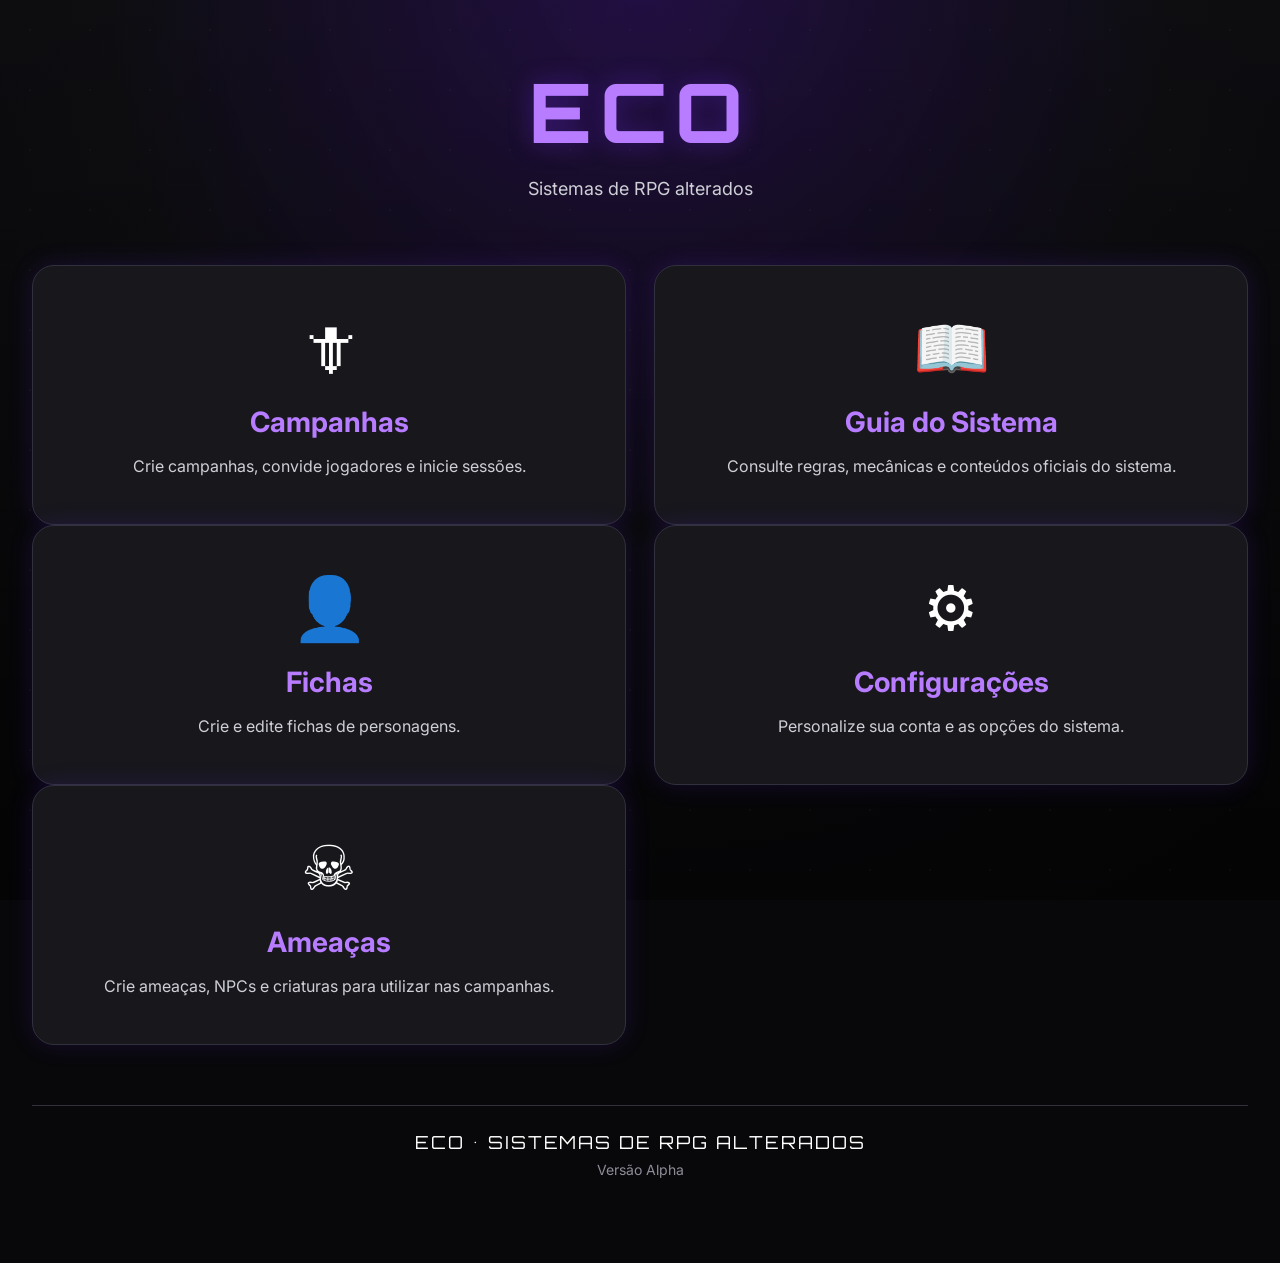
==== index.html @ 0ae83f05 "feat: cria central de configuracoes do ECO" ====
<!DOCTYPE html>

<html lang="pt-BR">

<head>
    <script src="eco-settings.js"></script>

<meta charset="UTF-8">

<meta
name="viewport"
content="width=device-width, initial-scale=1.0">

<title>

ECO

</title>

<link rel="stylesheet" href="global.css">
<link rel="stylesheet" href="index.css">

<link
rel="preconnect"
href="https://fonts.googleapis.com">

<link
rel="preconnect"
href="https://fonts.gstatic.com"
crossorigin>

<link
href="https://fonts.googleapis.com/css2?family=Orbitron:wght@400;600;700;800&family=Inter:wght@300;400;500;600;700&display=swap"
rel="stylesheet">

</head>

<body>

<div class="background">

<div class="background-overlay"></div>

<div class="particles"></div>

</div>

<main class="home">

<header class="hero">

<h1>

ECO

</h1>

<p>

Sistemas de RPG alterados

</p>

</header>

<section class="menu">

<div class="menu-row menu-row-primary">

<a
href="campanhas.html"
class="menu-card">

<div class="icon">

🗡

</div>

<h3>

Campanhas

</h3>

<p>

Crie campanhas, convide jogadores e inicie sessões.

</p>

</a>

<a
href="ficha.html"
class="menu-card">

<div class="icon">

👤

</div>

<h3>

Fichas

</h3>

<p>

Crie e edite fichas de personagens.

</p>

</a>

<a
href="ameacas.html"
class="menu-card">

<div class="icon">

☠

</div>

<h3>

Ameaças

</h3>

<p>

Crie ameaças, NPCs e criaturas para utilizar nas campanhas.

</p>

</a>

</div>

<div class="menu-row menu-row-secondary">

<a
href="guia.html"
class="menu-card">

<div class="icon">

📖

</div>

<h3>

Guia do Sistema

</h3>

<p>

Consulte regras, mecânicas e conteúdos oficiais do sistema.

</p>

</a>

<a
href="configuracoes.html"
class="menu-card">

<div class="icon">

⚙

</div>

<h3>

Configurações

</h3>

<p>

Personalize sua conta e as opções do sistema.

</p>

</a>

</div>

</section>

<footer class="footer">

<p>

ECO • SISTEMAS DE RPG ALTERADOS

</p>

<span>

Versão Alpha

</span>

</footer>

</main>

<script src="/index.js"></script>

</body>

</html>
---- global.css ----
/*==========================================================
=                    RESET
==========================================================*/

*{
    margin:0;
    padding:0;
    box-sizing:border-box;
}

:root{
    --bg:#08080A;
    --bg2:#101014;
    --card:#17171C;--card2:#1F1F27;--border:#31313D;--primary:#7B2CFF;--primaryLight:#B77CFF;--primary-rgb:123,44,255;
    --text:#FFFFFF;--text2:#CFCFD7;--text3:#8D8D99;--success:#32D27D;--danger:#D84A4A;--warning:#F0B63A;--shadow:0 0 25px rgba(var(--primary-rgb),.15);
}
:root[data-theme="sangue"]{--primary:#D83B4D;--primaryLight:#FF7A88;--primary-rgb:216,59,77;--bg:#0B0608;--bg2:#170A0E;--card:#211116;--card2:#2B151C;--border:#57303A}
:root[data-theme="morte"]{--primary:#B29A38;--primaryLight:#E7D56A;--primary-rgb:178,154,56;--bg:#080806;--bg2:#13120C;--card:#1B1A10;--card2:#242216;--border:#4C4728}
:root[data-theme="energia"]{--primary:#A642FF;--primaryLight:#65E8FF;--primary-rgb:166,66,255;--bg:#06070D;--bg2:#0D1020;--card:#12152A;--card2:#191D36;--border:#353C68}
:root[data-theme="conhecimento"]{--primary:#D4A536;--primaryLight:#FFE08A;--primary-rgb:212,165,54;--bg:#0B0906;--bg2:#171207;--card:#211A0C;--card2:#2C2210;--border:#5B4824}

html{

scroll-behavior:smooth;

}

body{

background:var(--bg);

color:var(--text);

font-family:'Inter',sans-serif;

overflow-x:hidden;

min-height:100vh;

}

/*==========================================================
=                    FUNDO
==========================================================*/

.background{

position:fixed;

inset:0;

z-index:-3;

background:

radial-gradient(circle at top,rgba(var(--primary-rgb),.28) 0%,var(--bg2) 48%,var(--bg) 100%);

}

.background-overlay{

position:absolute;

inset:0;

background:

linear-gradient(

180deg,

rgba(0,0,0,.15),

rgba(0,0,0,.55)

);

}

.particles{

position:absolute;

inset:0;

background-image:

radial-gradient(circle,#FFFFFF22 1px,transparent 1px);

background-size:60px 60px;

opacity:.18;

animation:particlesMove 35s linear infinite;

}

/*==========================================================
=                    CONTAINER
==========================================================*/

main{

width:min(1450px,95%);

margin:auto;

padding:40px 0;

}

.page-header{

display:flex;

flex-direction:column;

align-items:center;

gap:12px;

margin-bottom:45px;

text-align:center;

}

.page-header h1{

font-family:'Orbitron',sans-serif;

font-size:60px;

letter-spacing:5px;

color:var(--primaryLight);

text-shadow:0 0 20px rgba(123,44,255,.30);

}

.page-header p{

font-size:18px;

color:var(--text2);

max-width:700px;

line-height:1.7;

}

/*==========================================================
=                    BOTÃO VOLTAR
==========================================================*/

.back-button{

position:absolute;

left:40px;

top:40px;

padding:12px 22px;

border-radius:14px;

background:var(--card);

border:1px solid var(--border);

color:var(--text);

text-decoration:none;

font-weight:600;

transition:.25s;

}

.back-button:hover{

background:var(--primary);

transform:translateY(-2px);

}

/*==========================================================
=                    CARDS
==========================================================*/

.card,

.menu-card,

.campaign-card,

.character-card,

.enemy-card{

background:var(--card);

border:1px solid var(--border);

border-radius:22px;

box-shadow:var(--shadow);

transition:.25s;

}

.card:hover,

.menu-card:hover,

.campaign-card:hover,

.character-card:hover,

.enemy-card:hover{

border-color:var(--primary);

transform:translateY(-4px);

}

/*==========================================================
=                    BOTÕES
==========================================================*/

button{

font-family:inherit;

cursor:pointer;

border:none;

transition:.25s;

}

.primary-button{

background:var(--primary);

color:white;

padding:14px 28px;

border-radius:14px;

font-size:16px;

font-weight:700;

}

.primary-button:hover{

background:#9652FF;

transform:translateY(-2px);

}

.secondary-button{

background:transparent;

border:1px solid var(--border);

color:white;

padding:14px 28px;

border-radius:14px;

font-size:16px;

font-weight:700;

}

.secondary-button:hover{

border-color:var(--primary);

}

/*==========================================================
=                    INPUTS
==========================================================*/

input,

textarea,

select{

width:100%;

background:var(--bg2);

border:1px solid var(--border);

border-radius:14px;

padding:14px;

color:white;

font-size:15px;

font-family:inherit;

outline:none;

transition:.2s;

}

input:focus,

textarea:focus,

select:focus{

border-color:var(--primary);

box-shadow:

0 0 10px rgba(123,44,255,.25);

}

textarea{

resize:vertical;

min-height:120px;

}

.field{

display:flex;

flex-direction:column;

gap:8px;

margin-bottom:20px;

}

label{

color:var(--text2);

font-size:15px;

font-weight:600;

}

/*==========================================================
=                    MENU PRINCIPAL
==========================================================*/

.home{

display:flex;

flex-direction:column;

align-items:center;

justify-content:center;

min-height:100vh;

padding:60px 0;

}

.hero{

display:flex;

flex-direction:column;

align-items:center;

text-align:center;

margin-bottom:60px;

}

.hero h1{

font-family:'Orbitron',sans-serif;

font-size:82px;

font-weight:800;

letter-spacing:8px;

color:var(--primaryLight);

margin-bottom:10px;

text-shadow:0 0 25px rgba(123,44,255,.35);

}

.hero h2{

font-size:34px;

font-weight:600;

letter-spacing:4px;

margin-bottom:18px;

}

.hero p{

font-size:18px;

color:var(--text2);

max-width:700px;

line-height:1.8;

}

/*==========================================================
=                    MENU GRID
==========================================================*/

.menu{

width:100%;

display:grid;

grid-template-columns:repeat(auto-fit,minmax(300px,1fr));

gap:28px;

margin-bottom:60px;

}

.menu-card{

padding:35px;

text-decoration:none;

color:white;

display:flex;

flex-direction:column;

align-items:center;

justify-content:center;

text-align:center;

min-height:260px;

}

.menu-card .icon{

font-size:62px;

margin-bottom:20px;

transition:.25s;

}

.menu-card:hover .icon{

transform:scale(1.15);

}

.menu-card h3{

font-size:28px;

margin-bottom:14px;

color:var(--primaryLight);

}

.menu-card p{

font-size:16px;

line-height:1.7;

color:var(--text2);

}

/*==========================================================
=                    FOOTER
==========================================================*/

.footer{

display:flex;

flex-direction:column;

align-items:center;

gap:8px;

padding:25px 0;

border-top:1px solid var(--border);

width:100%;

}

.footer p{

font-family:'Orbitron',sans-serif;

font-size:18px;

letter-spacing:2px;

}

.footer span{

color:var(--text3);

font-size:14px;

}

/*==========================================================
=                    ANIMAÇÕES
==========================================================*/

@keyframes particlesMove{

0%{

transform:translateY(0);

}

100%{

transform:translateY(-120px);

}

}

@keyframes fadeUp{

from{

opacity:0;

transform:translateY(25px);

}

to{

opacity:1;

transform:translateY(0);

}

}

.hero{

animation:fadeUp .6s ease;

}

.menu-card{

animation:fadeUp .6s ease;

}

/*==========================================================
=                    UTILITÁRIOS
==========================================================*/

.hidden{

display:none !important;

}

.center{

display:flex;

justify-content:center;

align-items:center;

}

.flex{

display:flex;

}

.column{

display:flex;

flex-direction:column;

}

.row{

display:flex;

flex-direction:row;

}

.gap10{

gap:10px;

}

.gap20{

gap:20px;

}

.w100{

width:100%;

}

/*==========================================================
=                    MODAIS
==========================================================*/

.modal{

position:fixed;

inset:0;

display:flex;

align-items:center;

justify-content:center;

padding:30px;

background:rgba(0,0,0,.78);

backdrop-filter:blur(6px);

z-index:1000;

}

.modal.hidden{

display:none;

}

.modal-content{

width:min(760px,95%);

max-height:90vh;

overflow-y:auto;

background:var(--card);

border:1px solid var(--primary);

border-radius:24px;

padding:28px;

box-shadow:

0 0 35px rgba(123,44,255,.28);

animation:fadeUp .25s ease;

}

.modal-content.small{

width:min(480px,95%);

}

.modal-header{

display:flex;

justify-content:space-between;

align-items:center;

gap:20px;

margin-bottom:24px;

}

.modal-header h2{

font-family:'Orbitron',sans-serif;

font-size:28px;

color:var(--primaryLight);

}

.close-button{

width:42px;

height:42px;

border-radius:12px;

background:#5E1818;

color:white;

font-size:20px;

}

.close-button:hover{

background:#8A2323;

}

.modal-buttons,

.confirm-buttons,

.settings-buttons{

display:flex;

justify-content:flex-end;

gap:14px;

margin-top:24px;

}

/*==========================================================
=                    RESPONSIVO
==========================================================*/

@media(max-width:1100px){

.page-header h1{

font-size:48px;

}

.hero h1{

font-size:64px;

}

.hero h2{

font-size:28px;

}

.back-button{

position:static;

align-self:flex-start;

margin-bottom:18px;

}

.page-header{

align-items:flex-start;

text-align:left;

}

}

@media(max-width:800px){

main{

width:92%;

padding:25px 0;

}

.menu{

grid-template-columns:1fr;

}

.menu-card{

min-height:220px;

}

.hero{

margin-bottom:40px;

}

.hero h1{

font-size:48px;

letter-spacing:5px;

}

.hero h2{

font-size:22px;

letter-spacing:2px;

}

.page-header h1{

font-size:38px;

letter-spacing:3px;

}

.modal-buttons,

.confirm-buttons,

.settings-buttons{

flex-direction:column;

}

.modal-buttons button,

.confirm-buttons button,

.settings-buttons button{

width:100%;

}

}

@media(max-width:520px){

.hero h1{

font-size:38px;

}

.hero h2{

font-size:18px;

}

.page-header h1{

font-size:30px;

}

.menu-card{

padding:25px;

}

.menu-card .icon{

font-size:50px;

}

.menu-card h3{

font-size:23px;

}

}

window.addEventListener("pageshow", () => {

    document.body.classList.remove("page-leaving");

});
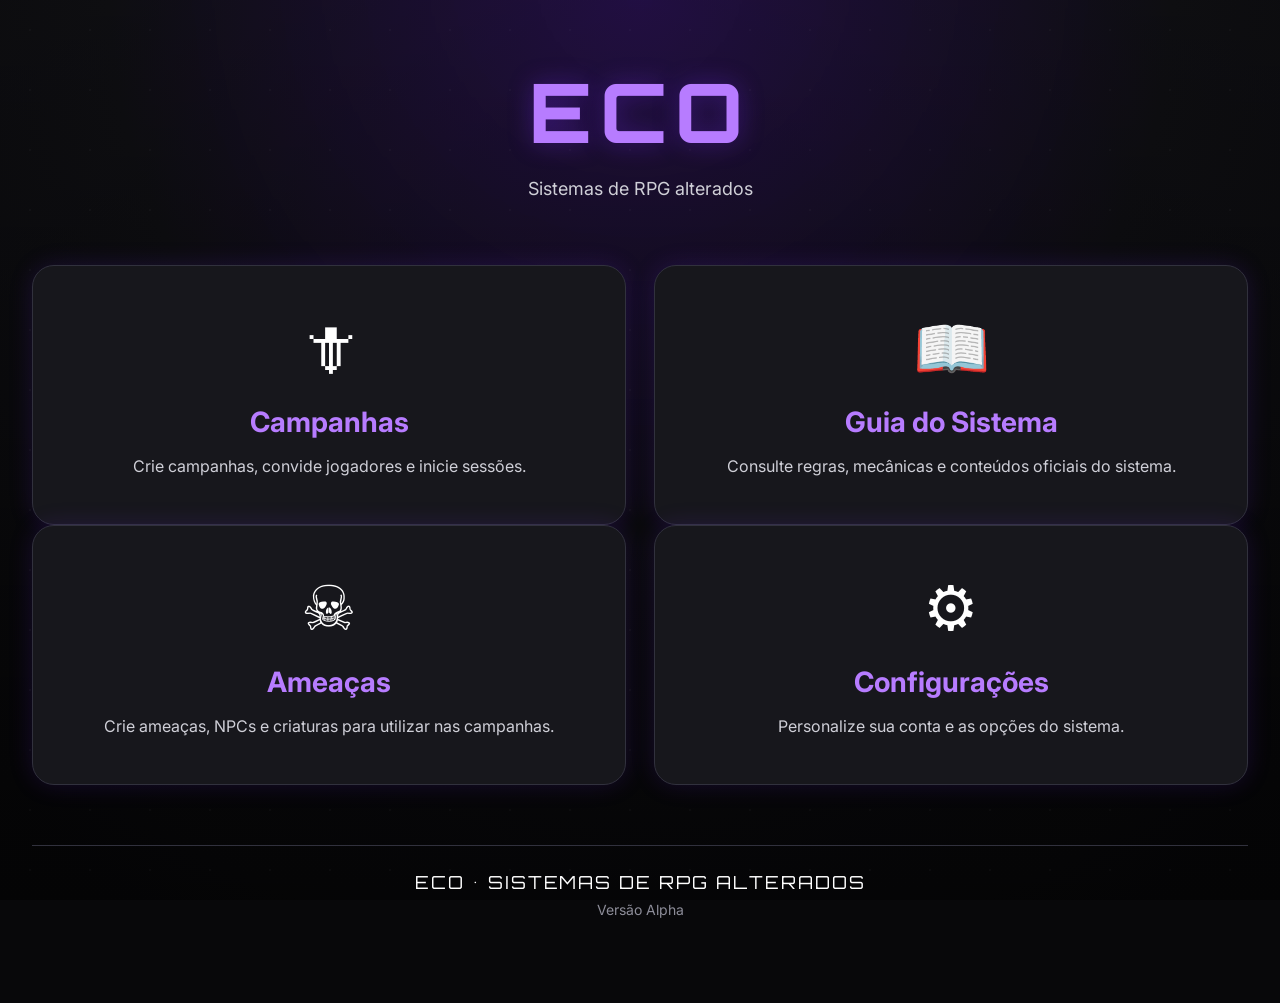
==== commit 7c5ce6aa: "feat: rebuild character sheets inside the table" ====
--- a/index.html
+++ b/index.html
@@ -86,30 +86,6 @@
 <p>
 
 Crie campanhas, convide jogadores e inicie sessões.
-
-</p>
-
-</a>
-
-<a
-href="ficha.html"
-class="menu-card">
-
-<div class="icon">
-
-👤
-
-</div>
-
-<h3>
-
-Fichas
-
-</h3>
-
-<p>
-
-Crie e edite fichas de personagens.
 
 </p>
 
--- a/global.css
+++ b/global.css
@@ -15,7 +15,7 @@
     --text:#FFFFFF;--text2:#CFCFD7;--text3:#8D8D99;--success:#32D27D;--danger:#D84A4A;--warning:#F0B63A;--shadow:0 0 25px rgba(var(--primary-rgb),.15);
 }
 :root[data-theme="sangue"]{--primary:#D83B4D;--primaryLight:#FF7A88;--primary-rgb:216,59,77;--bg:#0B0608;--bg2:#170A0E;--card:#211116;--card2:#2B151C;--border:#57303A}
-:root[data-theme="morte"]{--primary:#B29A38;--primaryLight:#E7D56A;--primary-rgb:178,154,56;--bg:#080806;--bg2:#13120C;--card:#1B1A10;--card2:#242216;--border:#4C4728}
+:root[data-theme="morte"]{--primary:#87909E;--primaryLight:#D8DCE3;--primary-rgb:135,144,158;--bg:#08090B;--bg2:#111318;--card:#191C22;--card2:#22262E;--border:#454B56}
 :root[data-theme="energia"]{--primary:#A642FF;--primaryLight:#65E8FF;--primary-rgb:166,66,255;--bg:#06070D;--bg2:#0D1020;--card:#12152A;--card2:#191D36;--border:#353C68}
 :root[data-theme="conhecimento"]{--primary:#D4A536;--primaryLight:#FFE08A;--primary-rgb:212,165,54;--bg:#0B0906;--bg2:#171207;--card:#211A0C;--card2:#2C2210;--border:#5B4824}
 
